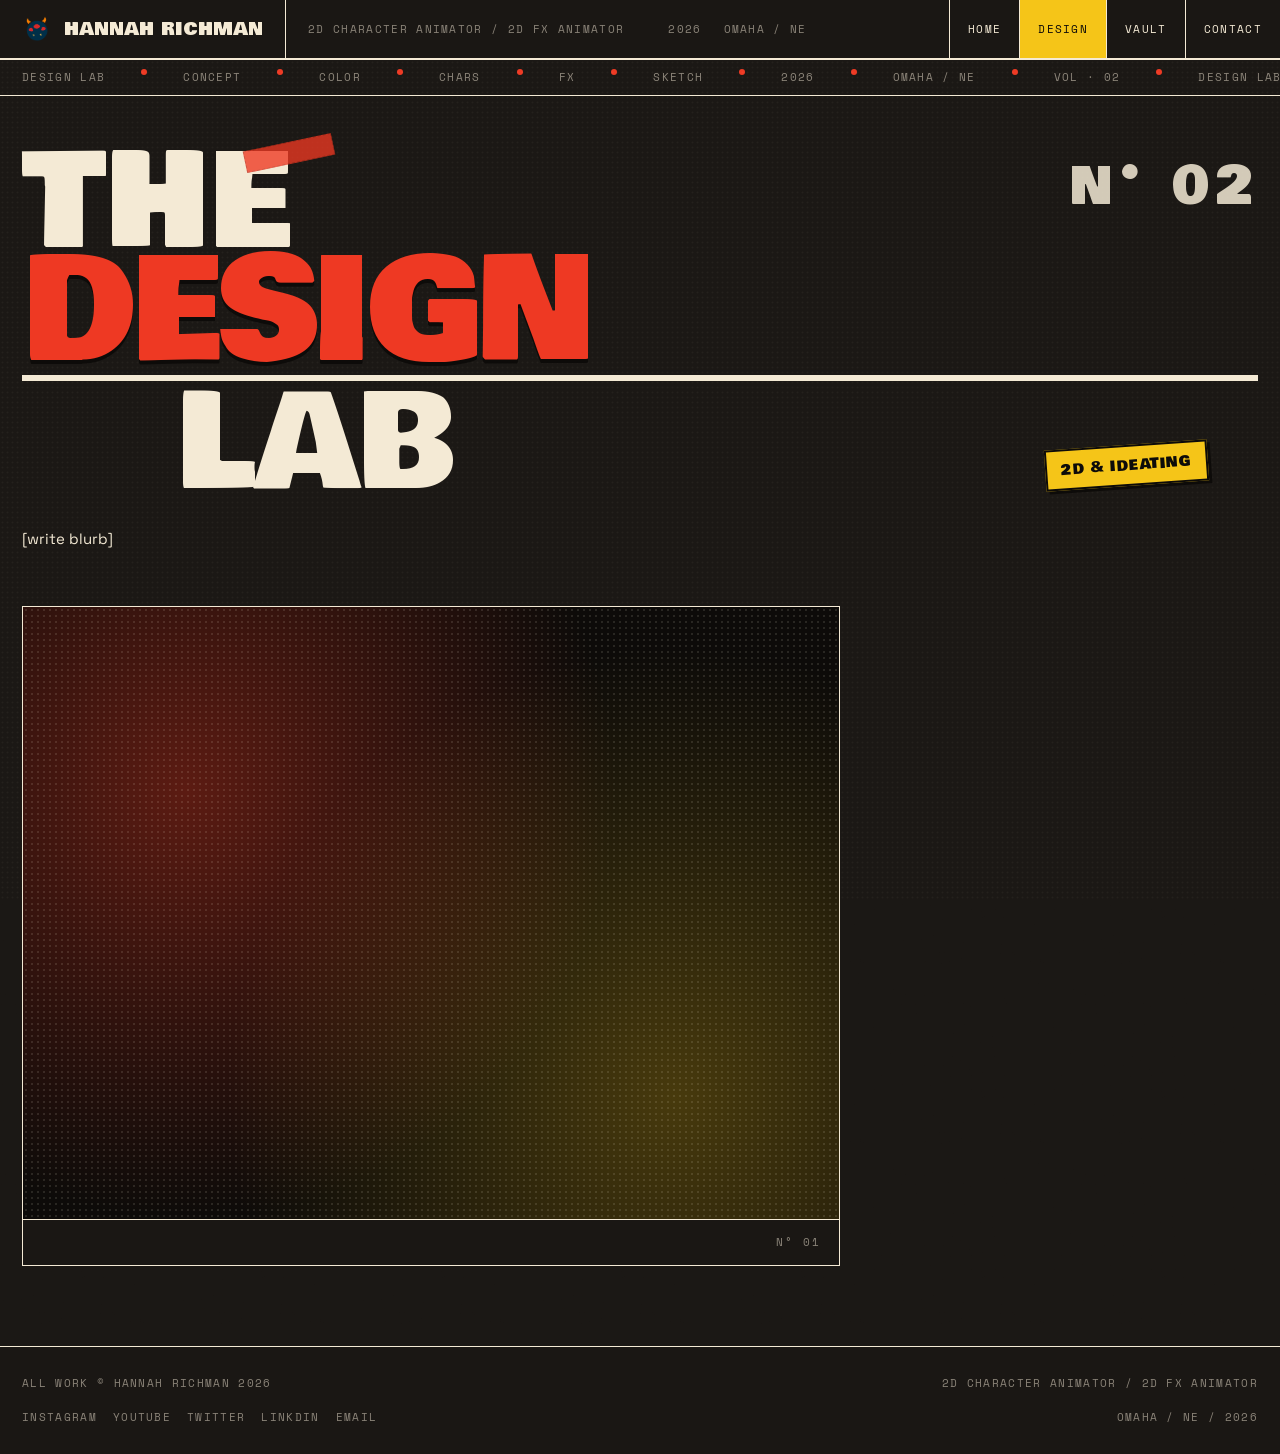
==== design.html @ 4aaee317 "init" ====
<!DOCTYPE html>
<html lang="en">
<head>
  <meta charset="UTF-8">
  <meta name="viewport" content="width=device-width, initial-scale=1.0">
  <title>Design Lab — Hannah Richman</title>

  <link rel="preconnect" href="https://fonts.googleapis.com">
  <link rel="preconnect" href="https://fonts.gstatic.com" crossorigin>
  <link href="https://fonts.googleapis.com/css2?family=Bowlby+One&family=Space+Grotesk:wght@400;500;600&family=Space+Mono:wght@400;700&display=swap" rel="stylesheet">

  <link rel="stylesheet" href="assets/css/style.css">
  <script src="assets/js/content.js"></script>
  <script src="assets/js/main.js" defer></script>
</head>
<body>

  <div data-mount="header"></div>
  <div data-mount="ticker"></div>

  <main class="page" id="design">

    <section class="headline">
      <span class="headline__issue mono" id="issue-label"></span>
      <span class="headline__top" id="hl-top"></span>
      <span class="headline__big" id="hl-big"></span>
      <span class="rule-thick" aria-hidden="true"></span>
      <span class="headline__sub" id="hl-sub"></span>

      <span class="sticker" style="right: 4%; top: 70%;">2D &amp; IDEATING</span>
      <span class="tape tape--accent" style="left: 18%; top: 4%;"></span>

      <p class="headline__blurb" id="hl-blurb"></p>
    </section>

    <section class="project-grid" id="project-grid" aria-label="Projects"></section>

  </main>

  <div data-mount="footer"></div>

  <script>
    document.addEventListener("DOMContentLoaded", function () {
      const C = window.HR.content;
      const D = C.design || {};
      document.getElementById("issue-label").textContent = D.issueLabel || "";
      document.getElementById("hl-top").textContent = D.headlineTop || "";
      document.getElementById("hl-big").textContent = D.headlineBig || "";
      document.getElementById("hl-sub").textContent = D.headlineSub || "";
      document.getElementById("hl-blurb").textContent = D.blurb || "";

      window.HR.renderTicker(["DESIGN LAB","CONCEPT","COLOR","CHARS","FX","SKETCH"], ["VOL · 02"]);

      const grid = document.getElementById("project-grid");
      const projects = C.projects || [];
      const esc = window.HR.escape;
      grid.innerHTML = projects.map((p, i) => {
        const num = String(i + 1).padStart(2, "0");
        const isFallback = !p.cover;
        const cover = isFallback
          ? `<span>${esc(p.title)}</span>`
          : `<img src="${esc(p.cover)}" alt="${esc(p.title)}" data-fallback-title="${esc(p.title)}">`;
        return `
          <a class="project-card" href="project.html?id=${encodeURIComponent(p.id)}" aria-label="${esc(p.title)}">
            <div class="project-card__cover ${isFallback ? "is-fallback" : ""}">${cover}</div>
            <div class="project-card__meta">
              <div>
                <h3>${esc(p.title)}</h3>
                <span class="sub">${esc(p.subtitle || "")}</span>
              </div>
              <span class="num">N° ${num}</span>
            </div>
          </a>
        `;
      }).join("");

      window.HR.bindFallbacks(grid);
    });
  </script>

</body>
</html>
---- assets/css/style.css ----
/* ============================================================
   HANNAH RICHMAN — STYLES
   You don't need to edit this file to change colors or text.
   Use assets/js/content.js instead.
   ============================================================ */

/* The colors below are placeholders. content.js overrides them
   at load time via inline custom properties on <html>. */
:root {
  --bg:     #1a1714;
  --cream:  #f4ead5;
  --accent: #ee3923;
  --yellow: #f5c518;
  --muted:  #8a8378;
  --ink:    #0d0b09;

  --grain-size: 3px;
  --halftone-size: 5px;
  --max: 1480px;
  --rule: 1px solid var(--cream);
}

* { box-sizing: border-box; margin: 0; padding: 0; }

html, body {
  background: var(--bg);
  color: var(--cream);
  font-family: "Space Grotesk", -apple-system, BlinkMacSystemFont, "Segoe UI", sans-serif;
  font-size: 16px;
  line-height: 1.5;
  -webkit-font-smoothing: antialiased;
  text-rendering: optimizeLegibility;
  overflow-x: hidden;
}

body {
  min-height: 100vh;
  position: relative;
}

/* ----- The risograph halftone, applied as a faint global texture ----- */
body::before {
  content: "";
  position: fixed;
  inset: 0;
  pointer-events: none;
  z-index: 1;
  background-image:
    radial-gradient(circle at center, rgba(244,234,213,0.045) 0.6px, transparent 1.2px);
  background-size: var(--halftone-size) var(--halftone-size);
  mix-blend-mode: screen;
}

/* ----- Film-grain noise on top ----- */
body::after {
  content: "";
  position: fixed;
  inset: -50%;
  pointer-events: none;
  z-index: 2;
  background-image: url("data:image/svg+xml;utf8,<svg xmlns='http://www.w3.org/2000/svg' width='180' height='180'><filter id='n'><feTurbulence type='fractalNoise' baseFrequency='0.9' numOctaves='2' stitchTiles='stitch'/><feColorMatrix values='0 0 0 0 0.96  0 0 0 0 0.92  0 0 0 0 0.84  0 0 0 0.06 0'/></filter><rect width='100%' height='100%' filter='url(%23n)'/></svg>");
  opacity: 0.55;
  mix-blend-mode: overlay;
  animation: grain 4s steps(6) infinite;
}
@keyframes grain {
  0%   { transform: translate(0, 0); }
  20%  { transform: translate(-3%, 2%); }
  40%  { transform: translate(2%, -1%); }
  60%  { transform: translate(-1%, 3%); }
  80%  { transform: translate(3%, -2%); }
  100% { transform: translate(0, 0); }
}

main, header, footer { position: relative; z-index: 3; }

/* ============================================================
   TYPOGRAPHY
   ============================================================ */

.display, h1, h2 {
  font-family: "Bowlby One", "Archivo Black", Impact, sans-serif;
  font-weight: 400;
  letter-spacing: -0.01em;
  line-height: 0.86;
  text-transform: uppercase;
}

.mono, .meta, .ticker, .nav__link {
  font-family: "Space Mono", "JetBrains Mono", ui-monospace, monospace;
  font-size: 11px;
  letter-spacing: 0.12em;
  text-transform: uppercase;
}

a { color: inherit; text-decoration: none; }
a:hover { color: var(--accent); }

::selection { background: var(--accent); color: var(--cream); }

/* ============================================================
   HEADER
   ============================================================ */

.header {
  border-bottom: var(--rule);
  background: var(--bg);
  position: sticky;
  top: 0;
  z-index: 100;
}

.header__bar {
  display: grid;
  grid-template-columns: auto 1fr auto;
  align-items: stretch;
  max-width: var(--max);
  margin: 0 auto;
}

.header__brand {
  display: flex;
  align-items: center;
  gap: 12px;
  padding: 14px 22px;
  border-right: var(--rule);
  font-family: "Bowlby One", sans-serif;
  font-size: 18px;
  letter-spacing: 0.02em;
  text-transform: uppercase;
}

.header__brand .mark {
  width: 22px; height: 22px;
  background: var(--accent);
  border-radius: 3px;
  position: relative;
  display: inline-block;
  transform: rotate(-6deg);
  box-shadow: 2px 2px 0 var(--cream);
}
.header__brand .mark::after {
  content: "";
  position: absolute;
  inset: 4px;
  border: 1.5px solid var(--cream);
  border-radius: 1px;
}
.header__brand .mark--img {
  width: 30px;
  height: 30px;
  background: transparent;
  border-radius: 0;
  box-shadow: none;
  transform: rotate(-4deg);
  object-fit: contain;
  transition: transform 200ms ease;
}
.header__brand .mark--img::after { content: none; }
.header__brand:hover .mark--img { transform: rotate(4deg) scale(1.06); }

.header__nav {
  display: flex;
  justify-content: flex-end;
  align-items: stretch;
}

.nav__link {
  display: flex;
  align-items: center;
  padding: 0 18px;
  border-left: var(--rule);
  color: var(--cream);
  transition: background 120ms ease, color 120ms ease;
}
.nav__link:hover { background: var(--cream); color: var(--bg); }
.nav__link[data-active="true"] {
  background: var(--yellow);
  color: var(--ink);
}

.header__meta {
  display: flex;
  gap: 22px;
  align-items: center;
  padding: 0 22px;
  color: var(--muted);
}
.header__meta span { white-space: nowrap; }

@media (max-width: 880px) {
  .header__bar { grid-template-columns: 1fr auto; }
  .header__meta { display: none; }
  .nav__link { padding: 14px 12px; font-size: 10px; }
}

/* ============================================================
   FOOTER
   ============================================================ */

.footer {
  border-top: var(--rule);
  margin-top: 80px;
  padding: 28px 22px;
  display: grid;
  gap: 18px;
  max-width: var(--max);
  margin-left: auto;
  margin-right: auto;
  font-family: "Space Mono", monospace;
  font-size: 11px;
  letter-spacing: 0.12em;
  text-transform: uppercase;
  color: var(--muted);
}
.footer__row { display: flex; flex-wrap: wrap; gap: 18px; justify-content: space-between; align-items: center; }
.footer__socials { display: flex; gap: 16px; flex-wrap: wrap; }
.footer__socials a:hover { color: var(--accent); }

/* ============================================================
   TICKER  (the meta-info bar with scrolling text)
   ============================================================ */

.ticker {
  display: flex;
  border-top: var(--rule);
  border-bottom: var(--rule);
  background: var(--bg);
  color: var(--muted);
  overflow: hidden;
  white-space: nowrap;
}

.ticker__track {
  display: flex;
  gap: 36px;
  padding: 9px 22px;
  animation: tick 38s linear infinite;
}
.ticker__track > * { display: inline-flex; align-items: center; gap: 36px; }
.ticker__track .dot {
  width: 6px; height: 6px;
  background: var(--accent);
  border-radius: 50%;
  display: inline-block;
}
@keyframes tick {
  from { transform: translateX(0); }
  to   { transform: translateX(-50%); }
}

/* ============================================================
   PAGE HEADLINE BLOCK
   The big "DESIGN LAB" / "ANIMATION & FIRE" treatment.
   ============================================================ */

.page {
  max-width: var(--max);
  margin: 0 auto;
  padding: 28px 22px 0;
}

.headline {
  position: relative;
  padding: 24px 0 32px;
}

.headline__issue {
  position: absolute;
  top: 24px;
  right: 0;
  font-family: "Bowlby One", sans-serif;
  font-size: clamp(28px, 4vw, 56px);
  color: var(--cream);
  opacity: 0.85;
}

.headline__top, .headline__big, .headline__sub {
  display: block;
  font-family: "Bowlby One", sans-serif;
  text-transform: uppercase;
  line-height: 0.86;
}

.headline__top {
  font-size: clamp(54px, 10vw, 132px);
  color: var(--cream);
}
.headline__big {
  font-size: clamp(86px, 18vw, 140px);
  color: var(--accent);
  margin: -0.04em 0;
  letter-spacing: -0.03em;
  /* slight torn-edge mask via clip-path */
  filter: drop-shadow(0 4px 0 var(--ink));
}
.headline__sub {
  font-size: clamp(54px, 10vw, 132px);
  color: var(--cream);
  margin-left: clamp(40px, 12vw, 220px);
}

.headline__blurb {
  margin-top: 28px;
  max-width: 540px;
  font-size: 15px;
  line-height: 1.55;
  color: var(--cream);
}

/* the underline bars used as accent below big headlines */
.rule-thick {
  display: block;
  height: 6px;
  background: var(--cream);
  margin: 8px 0;
}

/* ============================================================
   STICKERS / TAPE
   Small decorative elements scattered around the page.
   ============================================================ */

.sticker {
  position: absolute;
  display: inline-flex;
  align-items: center;
  justify-content: center;
  padding: 8px 14px;
  font-family: "Bowlby One", sans-serif;
  font-size: 14px;
  letter-spacing: 0.04em;
  text-transform: uppercase;
  color: var(--ink);
  background: var(--yellow);
  border: 2px solid var(--ink);
  box-shadow: 3px 3px 0 var(--ink);
  transform: rotate(-4deg);
  white-space: nowrap;
  z-index: 5;
}
.sticker--accent { background: var(--accent); color: var(--cream); border-color: var(--ink); }
.sticker--cream  { background: var(--cream); color: var(--ink); }

.tape {
  position: absolute;
  width: 90px;
  height: 22px;
  background: var(--yellow);
  opacity: 0.78;
  transform: rotate(-12deg);
  border: 1px dashed rgba(0,0,0,0.18);
  z-index: 5;
  pointer-events: none;
}
.tape--accent { background: var(--accent); }
.tape--cream  { background: var(--cream); }

/* ============================================================
   REEL  (the YouTube/Vimeo embed frame)
   ============================================================ */

.reel {
  position: relative;
  margin-top: 28px;
  border: var(--rule);
  background: var(--ink);
  padding: 14px;
}
.reel__frame {
  position: relative;
  width: 100%;
  aspect-ratio: 16 / 9;
  overflow: hidden;
  background: #000;
  border: 2px solid var(--cream);
}
.reel__frame iframe,
.reel__frame video {
  position: absolute;
  inset: 0;
  width: 100%;
  height: 100%;
  border: 0;
  background: #000;
  object-fit: contain;
}

/* Click-to-play poster facade for YouTube / Vimeo reels */
.reel__poster {
  position: absolute;
  inset: 0;
  width: 100%;
  height: 100%;
  border: 0;
  padding: 0;
  background: #000;
  cursor: pointer;
  overflow: hidden;
  display: block;
}
.reel__poster img {
  position: absolute;
  inset: 0;
  width: 100%;
  height: 100%;
  object-fit: cover;
  transition: transform 320ms ease, filter 320ms ease;
  filter: brightness(0.85) saturate(1.05);
}
.reel__poster:hover img,
.reel__poster:focus-visible img {
  transform: scale(1.03);
  filter: brightness(0.7) saturate(1.1);
}
.reel__play {
  position: absolute;
  top: 50%;
  left: 50%;
  width: 86px;
  height: 86px;
  margin: -43px 0 0 -43px;
  border-radius: 50%;
  background: var(--accent);
  border: 3px solid var(--cream);
  box-shadow: 4px 4px 0 var(--ink);
  transition: transform 200ms ease, background 200ms ease;
  display: grid;
  place-items: center;
}
.reel__play::after {
  content: "";
  display: block;
  width: 0;
  height: 0;
  border-style: solid;
  border-width: 18px 0 18px 28px;
  border-color: transparent transparent transparent var(--cream);
  margin-left: 6px;
}
.reel__poster:hover .reel__play,
.reel__poster:focus-visible .reel__play {
  transform: scale(1.08) rotate(-4deg);
  background: var(--yellow);
}
.reel__poster:hover .reel__play::after,
.reel__poster:focus-visible .reel__play::after {
  border-left-color: var(--ink);
}
.reel__caption {
  display: flex;
  justify-content: space-between;
  align-items: center;
  margin-top: 10px;
  font-family: "Space Mono", monospace;
  font-size: 11px;
  letter-spacing: 0.14em;
  text-transform: uppercase;
  color: var(--muted);
}
.reel__caption .dot {
  width: 8px; height: 8px;
  background: var(--accent);
  display: inline-block;
  border-radius: 50%;
  margin-right: 8px;
  animation: blink 1.6s ease-in-out infinite;
}
@keyframes blink {
  0%, 100% { opacity: 1; }
  50%      { opacity: 0.25; }
}

/* ============================================================
   PROJECT GRID  (design.html)
   ============================================================ */

.project-grid {
  display: grid;
  grid-template-columns: repeat(12, 1fr);
  gap: 18px;
  margin-top: 24px;
  margin-bottom: 60px;
}

.project-card {
  position: relative;
  grid-column: span 6;
  display: block;
  background: var(--ink);
  border: var(--rule);
  overflow: hidden;
  transition: transform 200ms ease, box-shadow 200ms ease;
}
.project-card:nth-child(3n)   { grid-column: span 4; }
.project-card:nth-child(3n+1) { grid-column: span 8; }
.project-card:nth-child(5n)   { grid-column: span 5; }
.project-card:nth-child(7n)   { grid-column: span 7; }

@media (max-width: 880px) {
  .project-card,
  .project-card:nth-child(3n),
  .project-card:nth-child(3n+1),
  .project-card:nth-child(5n),
  .project-card:nth-child(7n) { grid-column: span 12; }
}

.project-card__cover {
  position: relative;
  aspect-ratio: 4 / 3;
  width: 100%;
  background: linear-gradient(135deg, var(--bg), var(--ink));
  overflow: hidden;
}
.project-card__cover img {
  width: 100%; height: 100%;
  object-fit: cover;
  display: block;
  transition: transform 600ms ease, filter 400ms ease;
  filter: contrast(1.05) saturate(1.05);
}
.project-card:hover .project-card__cover img {
  transform: scale(1.04) rotate(-0.4deg);
}
.project-card__cover.is-fallback {
  display: flex;
  align-items: flex-end;
  padding: 22px;
  background:
    radial-gradient(circle at 20% 30%, rgba(238,57,35,0.35), transparent 55%),
    radial-gradient(circle at 80% 80%, rgba(245,197,24,0.25), transparent 55%),
    var(--ink);
}
.project-card__cover.is-fallback::before {
  content: "";
  position: absolute;
  inset: 0;
  background-image: radial-gradient(circle, rgba(244,234,213,0.12) 0.8px, transparent 1.4px);
  background-size: 6px 6px;
}
.project-card__cover.is-fallback span {
  font-family: "Bowlby One", sans-serif;
  font-size: clamp(28px, 4.5vw, 64px);
  line-height: 0.86;
  color: var(--cream);
  text-transform: uppercase;
  position: relative;
  letter-spacing: -0.02em;
}

.project-card__meta {
  display: flex;
  justify-content: space-between;
  align-items: baseline;
  padding: 14px 18px;
  background: var(--bg);
  border-top: var(--rule);
}
.project-card__meta h3 {
  font-family: "Bowlby One", sans-serif;
  font-size: clamp(22px, 2.4vw, 30px);
  text-transform: uppercase;
  color: var(--cream);
}
.project-card__meta .num {
  font-family: "Space Mono", monospace;
  font-size: 11px;
  color: var(--muted);
  letter-spacing: 0.18em;
}
.project-card .project-card__meta span.sub {
  font-family: "Space Mono", monospace;
  font-size: 11px;
  color: var(--muted);
  display: block;
  margin-top: 2px;
  letter-spacing: 0.14em;
}

.project-card:hover {
  transform: translate(-2px, -2px);
  box-shadow: 6px 6px 0 var(--accent);
}

/* ============================================================
   PROJECT DETAIL  (project.html)
   ============================================================ */

.project-back {
  display: inline-flex;
  align-items: center;
  gap: 8px;
  padding: 8px 12px;
  border: var(--rule);
  font-family: "Space Mono", monospace;
  font-size: 11px;
  letter-spacing: 0.12em;
  text-transform: uppercase;
  margin-bottom: 16px;
  background: var(--bg);
}
.project-back:hover { background: var(--cream); color: var(--ink); }

.blocks { display: flex; flex-direction: column; gap: 36px; margin-top: 24px; padding-bottom: 60px; }

.block-heading {
  font-family: "Bowlby One", sans-serif;
  font-size: clamp(48px, 9vw, 120px);
  text-transform: uppercase;
  line-height: 0.88;
  color: var(--accent);
  letter-spacing: -0.02em;
}

.block-text {
  max-width: 720px;
  font-size: 16px;
  line-height: 1.65;
  color: var(--cream);
}
.block-text p,
.block-split p,
.block-split > div p,
.about__text p {
  font-size: 16px;
  line-height: 1.65;
  color: var(--cream);
  margin: 0 0 1em;
}
.block-text p:last-child,
.block-split p:last-child,
.block-split > div p:last-child,
.about__text p:last-child { margin-bottom: 0; }
.block-text strong,
.block-split strong,
.about__text strong { color: var(--cream); font-weight: 700; }
.block-text em,
.block-split em,
.about__text em { font-style: italic; color: var(--cream); }
.block-text a,
.block-split a,
.about__text a {
  color: var(--accent);
  text-decoration: underline;
  text-underline-offset: 3px;
  text-decoration-thickness: 2px;
}
.block-text a:hover,
.block-split a:hover,
.about__text a:hover { color: var(--yellow); }

.block-image, .block-image-full {
  border: var(--rule);
  background: var(--ink);
  padding: 10px;
}
.block-image-full img,
.block-image img {
  display: block;
  width: 100%;
  height: auto;
  border: 1px solid rgba(244,234,213,0.2);
}
.block-image figcaption,
.block-image-full figcaption {
  margin-top: 8px;
  font-family: "Space Mono", monospace;
  font-size: 11px;
  letter-spacing: 0.12em;
  text-transform: uppercase;
  color: var(--muted);
}

.block-two {
  display: grid;
  grid-template-columns: 1fr 1fr;
  gap: 18px;
}
@media (max-width: 720px) { .block-two { grid-template-columns: 1fr; } }

.block-split {
  display: grid;
  grid-template-columns: 1fr 1fr;
  gap: 32px;
  align-items: center;
}
.block-split--reverse { direction: rtl; }
.block-split--reverse > * { direction: ltr; }
@media (max-width: 720px) {
  .block-split, .block-split--reverse { grid-template-columns: 1fr; direction: ltr; }
}

.block-heading-image figure {
  display: grid;
  gap: 16px;
}
.block-heading-image .h {
  font-family: "Bowlby One", sans-serif;
  font-size: clamp(40px, 6vw, 80px);
  line-height: 0.88;
  text-transform: uppercase;
  color: var(--cream);
}

.block-spacer { height: 24px; }

/* fallback for missing images */
.img-fallback {
  display: flex;
  align-items: center;
  justify-content: center;
  width: 100%;
  aspect-ratio: 4 / 3;
  background:
    radial-gradient(circle at 30% 30%, rgba(238,57,35,0.3), transparent 60%),
    radial-gradient(circle at 70% 80%, rgba(245,197,24,0.22), transparent 60%),
    var(--ink);
  position: relative;
  overflow: hidden;
}
.img-fallback::before {
  content: "";
  position: absolute;
  inset: 0;
  background-image: radial-gradient(circle, rgba(244,234,213,0.14) 0.8px, transparent 1.4px);
  background-size: 5px 5px;
}
.img-fallback span {
  position: relative;
  font-family: "Bowlby One", sans-serif;
  text-transform: uppercase;
  font-size: clamp(20px, 2.5vw, 36px);
  color: var(--cream);
  padding: 0 24px;
  text-align: center;
  letter-spacing: 0.02em;
}

/* ============================================================
   VAULT GATE  (vault.html)
   ============================================================ */

.vault {
  max-width: 720px;
  margin: 60px auto;
  padding: 0 22px;
  text-align: center;
}
.vault__icon {
  width: 78px;
  height: 78px;
  margin: 0 auto 18px;
  background: var(--accent);
  position: relative;
  border: 3px solid var(--cream);
  box-shadow: 4px 4px 0 var(--cream);
  transform: rotate(-3deg);
}
.vault__icon::after {
  content: "🔥";
  position: absolute;
  inset: 0;
  display: grid;
  place-items: center;
  font-size: 38px;
}

.vault__form {
  display: flex;
  gap: 0;
  margin: 24px auto 0;
  max-width: 460px;
  border: var(--rule);
  background: var(--ink);
}
.vault__input {
  flex: 1;
  padding: 14px 18px;
  background: transparent;
  color: var(--cream);
  border: 0;
  font-family: "Space Mono", monospace;
  font-size: 14px;
  letter-spacing: 0.12em;
  outline: none;
}
.vault__input::placeholder { color: var(--muted); }
.vault__btn {
  padding: 14px 22px;
  background: var(--accent);
  color: var(--cream);
  border: 0;
  border-left: var(--rule);
  font-family: "Bowlby One", sans-serif;
  font-size: 14px;
  letter-spacing: 0.04em;
  text-transform: uppercase;
  cursor: pointer;
  transition: background 120ms ease, color 120ms ease;
}
.vault__btn:hover { background: var(--yellow); color: var(--ink); }

.vault__error {
  margin-top: 16px;
  display: none;
  font-family: "Space Mono", monospace;
  font-size: 11px;
  letter-spacing: 0.16em;
  text-transform: uppercase;
  color: var(--accent);
}
.vault.is-wrong .vault__error { display: block; }
.vault.is-wrong .vault__form { animation: shake 0.4s ease; }
@keyframes shake {
  0%, 100% { transform: translateX(0); }
  25%      { transform: translateX(-8px); }
  75%      { transform: translateX(8px); }
}

#vault-locked, #vault-unlocked { transition: opacity 200ms ease; }

/* ============================================================
   CONTACT  (contact.html)
   ============================================================ */

.contact-grid {
  display: grid;
  grid-template-columns: 1fr 1fr;
  gap: 32px;
  align-items: start;
  margin-top: 24px;
  padding-bottom: 60px;
}
@media (max-width: 880px) { .contact-grid { grid-template-columns: 1fr; } }

.contact-illu {
  position: relative;
  border: var(--rule);
  background: var(--ink);
  padding: 14px;
  aspect-ratio: 4 / 5;
  overflow: hidden;
}
.contact-illu img {
  width: 100%; height: 100%;
  object-fit: cover;
  display: block;
}
.contact-illu .img-fallback { aspect-ratio: 4 / 5; }

.contact-card {
  display: flex;
  flex-direction: column;
  gap: 16px;
}

.contact-row {
  display: flex;
  justify-content: space-between;
  align-items: center;
  padding: 18px 22px;
  border: var(--rule);
  background: var(--ink);
  font-family: "Space Mono", monospace;
  font-size: 13px;
  letter-spacing: 0.1em;
  text-transform: uppercase;
  transition: background 120ms ease, color 120ms ease;
}
.contact-row:hover { background: var(--accent); color: var(--cream); border-color: var(--accent); }
.contact-row .arrow { font-family: "Bowlby One", sans-serif; font-size: 16px; }

.about {
  margin-top: 12px;
  border-top: var(--rule);
  padding-top: 24px;
}
.about h2 {
  font-family: "Bowlby One", sans-serif;
  font-size: clamp(36px, 5vw, 56px);
  color: var(--accent);
  text-transform: uppercase;
  margin-bottom: 12px;
}
.about__text { max-width: 560px; }
.about__text p {
  font-size: 16px;
  line-height: 1.65;
  color: var(--cream);
}

/* ============================================================
   HASH TOOL PAGE  (hash-tool.html)
   ============================================================ */

.hash-tool {
  max-width: 640px;
  margin: 60px auto;
  padding: 0 22px;
}
.hash-tool h1 {
  font-family: "Bowlby One", sans-serif;
  font-size: clamp(40px, 7vw, 80px);
  color: var(--accent);
  text-transform: uppercase;
  line-height: 0.88;
  margin-bottom: 16px;
}
.hash-tool p { color: var(--cream); margin-bottom: 22px; line-height: 1.6; }
.hash-tool input {
  width: 100%;
  padding: 14px 18px;
  background: var(--ink);
  color: var(--cream);
  border: var(--rule);
  font-family: "Space Mono", monospace;
  font-size: 14px;
  margin-bottom: 16px;
}
.hash-tool .out {
  padding: 18px;
  background: var(--ink);
  border: var(--rule);
  font-family: "Space Mono", monospace;
  font-size: 13px;
  word-break: break-all;
  color: var(--yellow);
  min-height: 60px;
}

/* ============================================================
   UTIL
   ============================================================ */
.no-scroll { overflow: hidden; }
.sr-only { position: absolute; width: 1px; height: 1px; padding: 0; margin: -1px; overflow: hidden; clip: rect(0,0,0,0); border: 0; }
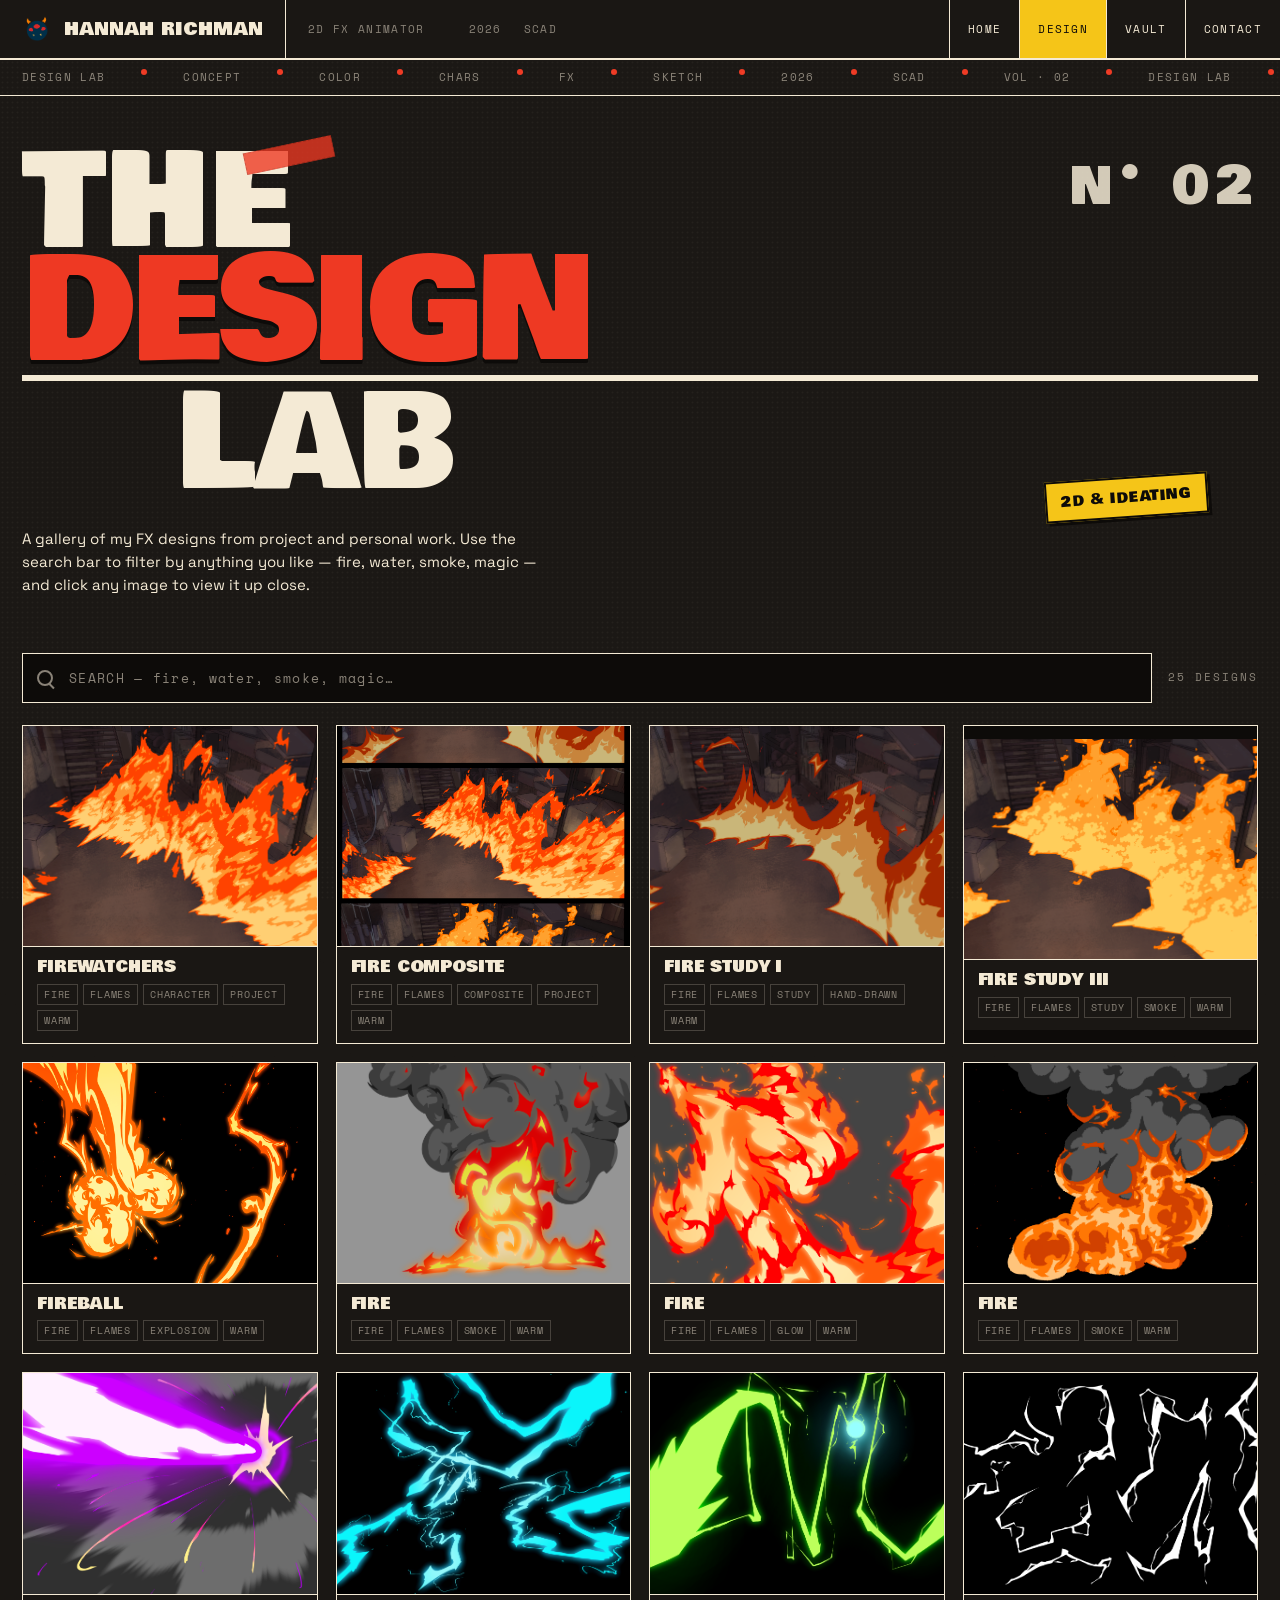
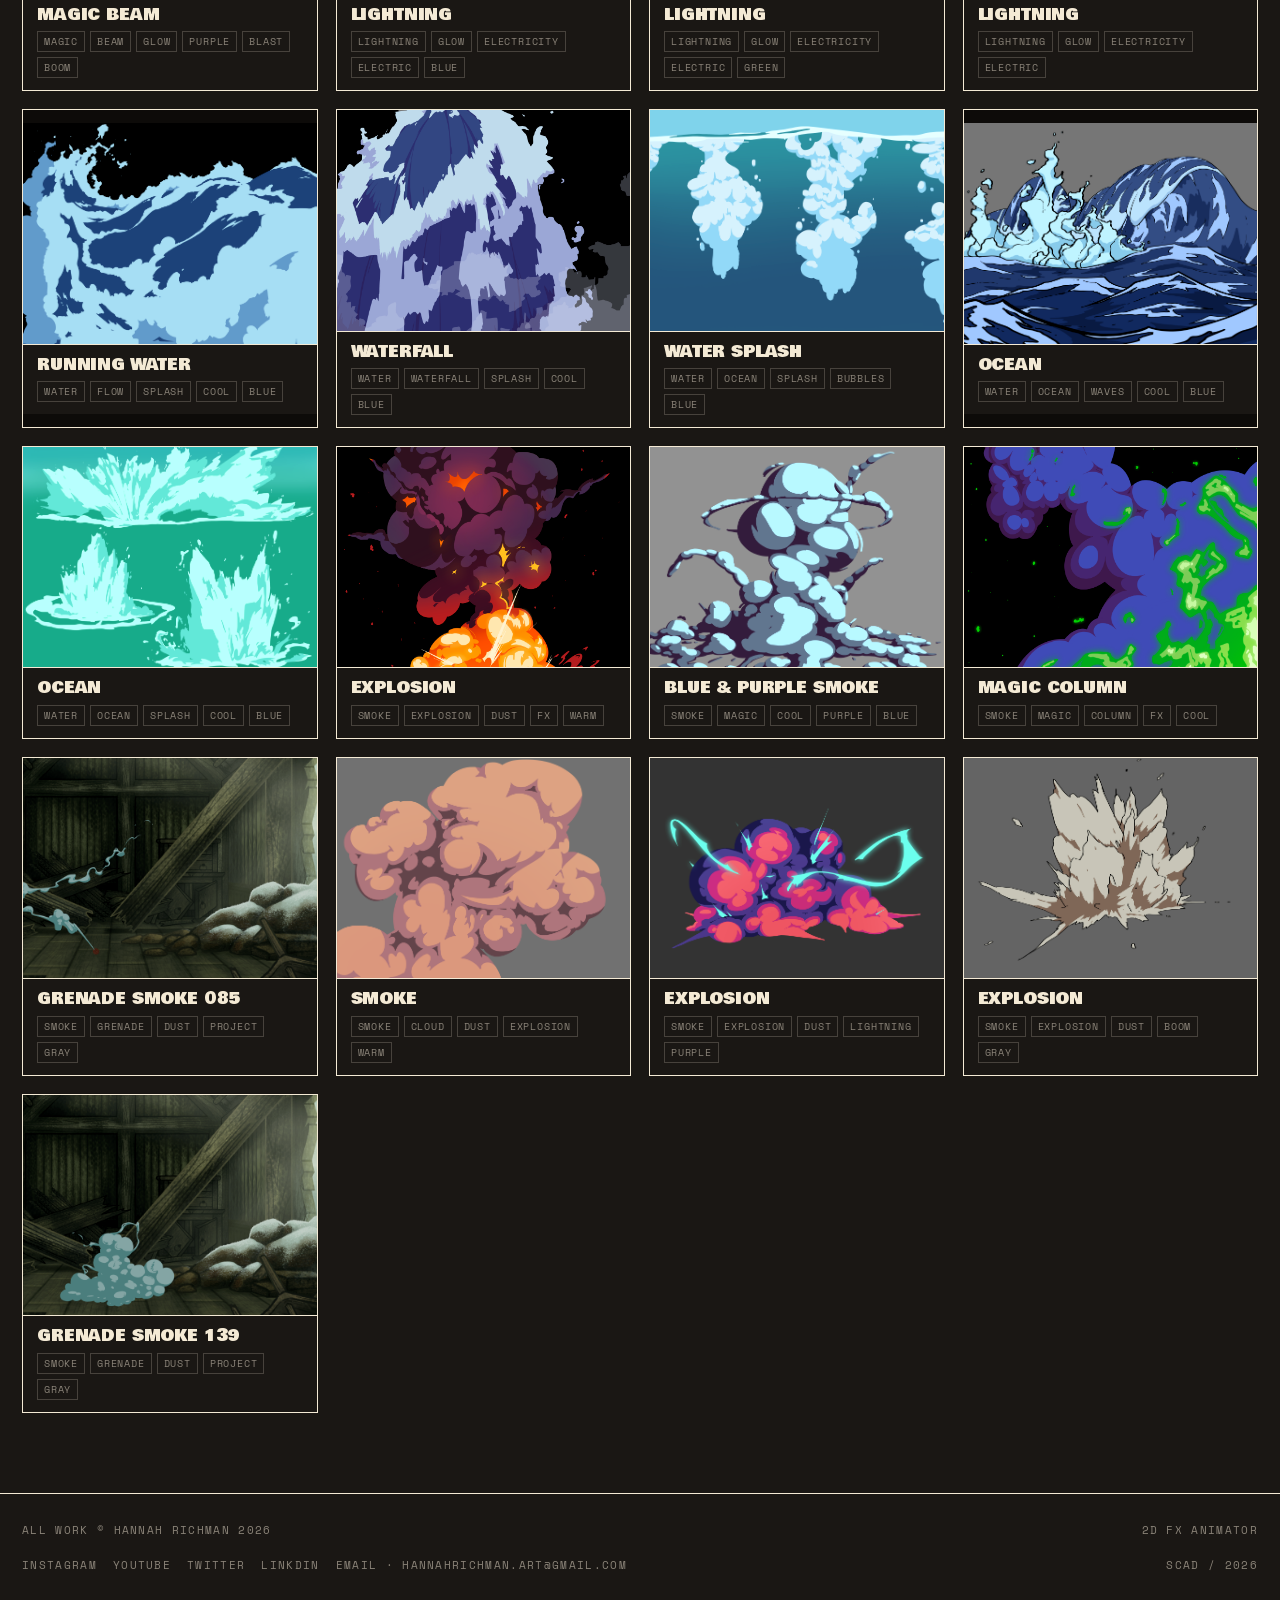
==== commit a7d5c24c: "More Content.png" ====
--- a/design.html
+++ b/design.html
@@ -33,7 +33,18 @@
       <p class="headline__blurb" id="hl-blurb"></p>
     </section>
 
-    <section class="project-grid" id="project-grid" aria-label="Projects"></section>
+    <section class="gallery" aria-label="Design gallery">
+      <div class="gallery__bar">
+        <div class="gallery__search">
+          <span class="gallery__search-icon" aria-hidden="true"></span>
+          <input id="gallery-search" type="search" class="gallery__search-input"
+                 placeholder="SEARCH — fire, water, smoke, magic…"
+                 autocomplete="off" spellcheck="false" aria-label="Search designs">
+        </div>
+        <span class="gallery__count mono" id="gallery-count" aria-live="polite"></span>
+      </div>
+      <div class="gallery__grid" id="gallery-grid"></div>
+    </section>
 
   </main>
 
@@ -51,30 +62,12 @@
 
       window.HR.renderTicker(["DESIGN LAB","CONCEPT","COLOR","CHARS","FX","SKETCH"], ["VOL · 02"]);
 
-      const grid = document.getElementById("project-grid");
-      const projects = C.projects || [];
-      const esc = window.HR.escape;
-      grid.innerHTML = projects.map((p, i) => {
-        const num = String(i + 1).padStart(2, "0");
-        const isFallback = !p.cover;
-        const cover = isFallback
-          ? `<span>${esc(p.title)}</span>`
-          : `<img src="${esc(p.cover)}" alt="${esc(p.title)}" data-fallback-title="${esc(p.title)}">`;
-        return `
-          <a class="project-card" href="project.html?id=${encodeURIComponent(p.id)}" aria-label="${esc(p.title)}">
-            <div class="project-card__cover ${isFallback ? "is-fallback" : ""}">${cover}</div>
-            <div class="project-card__meta">
-              <div>
-                <h3>${esc(p.title)}</h3>
-                <span class="sub">${esc(p.subtitle || "")}</span>
-              </div>
-              <span class="num">N° ${num}</span>
-            </div>
-          </a>
-        `;
-      }).join("");
-
-      window.HR.bindFallbacks(grid);
+      window.HR.initDesignGallery({
+        grid:   "#gallery-grid",
+        search: "#gallery-search",
+        count:  "#gallery-count",
+        items:  C.designGallery || []
+      });
     });
   </script>
 
--- a/assets/css/style.css
+++ b/assets/css/style.css
@@ -580,6 +580,275 @@
 .project-card:hover {
   transform: translate(-2px, -2px);
   box-shadow: 6px 6px 0 var(--accent);
+}
+
+/* ============================================================
+   DESIGN GALLERY  (design.html)
+   ============================================================ */
+
+.gallery {
+  margin-top: 24px;
+  margin-bottom: 60px;
+}
+
+.gallery__bar {
+  display: flex;
+  align-items: center;
+  gap: 16px;
+  margin-bottom: 22px;
+  flex-wrap: wrap;
+}
+
+.gallery__search {
+  position: relative;
+  flex: 1 1 320px;
+  display: flex;
+  align-items: center;
+  border: var(--rule);
+  background: var(--ink);
+}
+.gallery__search-icon {
+  width: 16px;
+  height: 16px;
+  margin-left: 14px;
+  flex: none;
+  border: 2px solid var(--muted);
+  border-radius: 50%;
+  position: relative;
+}
+.gallery__search-icon::after {
+  content: "";
+  position: absolute;
+  width: 7px;
+  height: 2px;
+  background: var(--muted);
+  bottom: -3px;
+  right: -4px;
+  transform: rotate(45deg);
+}
+.gallery__search-input {
+  flex: 1;
+  width: 100%;
+  background: transparent;
+  border: none;
+  color: var(--cream);
+  font-family: "Space Mono", monospace;
+  font-size: 13px;
+  letter-spacing: 0.1em;
+  padding: 14px 16px;
+}
+.gallery__search-input::placeholder { color: var(--muted); }
+.gallery__search-input:focus { outline: none; }
+.gallery__search:focus-within { box-shadow: 4px 4px 0 var(--accent); }
+.gallery__search-input::-webkit-search-cancel-button { filter: invert(0.6); }
+
+.gallery__count {
+  font-size: 11px;
+  color: var(--muted);
+  letter-spacing: 0.18em;
+  white-space: nowrap;
+}
+
+.gallery__grid {
+  display: grid;
+  grid-template-columns: repeat(auto-fill, minmax(240px, 1fr));
+  gap: 18px;
+}
+
+.gallery__item {
+  position: relative;
+  display: block;
+  text-align: left;
+  background: var(--ink);
+  border: var(--rule);
+  overflow: hidden;
+  cursor: pointer;
+  padding: 0;
+  color: inherit;
+  font: inherit;
+  transition: transform 200ms ease, box-shadow 200ms ease, opacity 200ms ease;
+}
+.gallery__item:hover,
+.gallery__item:focus-visible {
+  transform: translate(-2px, -2px);
+  box-shadow: 6px 6px 0 var(--accent);
+  outline: none;
+}
+.gallery__item.is-dimmed { opacity: 0.4; }
+.gallery__item.is-dimmed:hover,
+.gallery__item.is-dimmed:focus-visible { opacity: 1; }
+
+.gallery__frame {
+  display: block;
+  position: relative;
+  aspect-ratio: 4 / 3;
+  width: 100%;
+  background: linear-gradient(135deg, var(--bg), var(--ink));
+  overflow: hidden;
+}
+.gallery__frame img {
+  width: 100%; height: 100%;
+  object-fit: cover;
+  display: block;
+  transition: transform 600ms ease;
+  filter: contrast(1.05) saturate(1.05);
+}
+.gallery__item:hover .gallery__frame img { transform: scale(1.05); }
+
+.gallery__caption {
+  display: block;
+  padding: 12px 14px;
+  background: var(--bg);
+  border-top: var(--rule);
+}
+.gallery__title {
+  display: block;
+  font-family: "Bowlby One", sans-serif;
+  font-size: 16px;
+  text-transform: uppercase;
+  color: var(--cream);
+  letter-spacing: -0.01em;
+  line-height: 1.05;
+}
+.gallery__tags {
+  display: flex;
+  flex-wrap: wrap;
+  gap: 5px;
+  margin-top: 8px;
+}
+.gallery__tag {
+  font-family: "Space Mono", monospace;
+  font-size: 10px;
+  letter-spacing: 0.08em;
+  color: var(--muted);
+  border: 1px solid rgba(138,131,120,0.4);
+  padding: 2px 6px;
+  text-transform: uppercase;
+}
+
+.gallery__empty {
+  grid-column: 1 / -1;
+  font-family: "Space Mono", monospace;
+  color: var(--muted);
+  padding: 30px 0;
+}
+
+/* ============================================================
+   LIGHTBOX  (full-screen image viewer)
+   ============================================================ */
+
+body.lightbox-open { overflow: hidden; }
+
+.lightbox {
+  position: fixed;
+  inset: 0;
+  z-index: 200;
+  display: none;
+}
+.lightbox.is-open { display: block; }
+
+.lightbox__backdrop {
+  position: absolute;
+  inset: 0;
+  background: rgba(13,11,9,0.94);
+  backdrop-filter: blur(2px);
+}
+
+.lightbox__dialog {
+  position: absolute;
+  inset: 0;
+  display: flex;
+  align-items: center;
+  justify-content: center;
+  gap: 12px;
+  padding: clamp(16px, 4vw, 56px);
+}
+
+.lightbox__figure {
+  position: relative;
+  display: flex;
+  flex-direction: column;
+  align-items: center;
+  max-width: min(1100px, 100%);
+  max-height: 100%;
+}
+.lightbox__img {
+  max-width: 100%;
+  max-height: 78vh;
+  object-fit: contain;
+  border: var(--rule);
+  background: var(--ink);
+}
+
+.lightbox__caption {
+  display: flex;
+  align-items: center;
+  flex-wrap: wrap;
+  gap: 10px;
+  margin-top: 14px;
+  width: 100%;
+}
+.lightbox__title {
+  font-family: "Bowlby One", sans-serif;
+  font-size: clamp(18px, 2.4vw, 26px);
+  text-transform: uppercase;
+  color: var(--cream);
+}
+.lightbox__tags {
+  display: flex;
+  flex-wrap: wrap;
+  gap: 5px;
+}
+.lightbox__counter {
+  margin-left: auto;
+  font-size: 12px;
+  color: var(--muted);
+  letter-spacing: 0.18em;
+}
+
+.lightbox__close,
+.lightbox__nav {
+  position: relative;
+  z-index: 1;
+  flex: none;
+  background: var(--ink);
+  color: var(--cream);
+  border: var(--rule);
+  cursor: pointer;
+  font-family: "Space Grotesk", sans-serif;
+  transition: transform 150ms ease, box-shadow 150ms ease, background 150ms ease;
+}
+.lightbox__nav {
+  width: 54px;
+  height: 54px;
+  font-size: 30px;
+  line-height: 1;
+}
+.lightbox__nav:hover,
+.lightbox__close:hover {
+  background: var(--accent);
+  transform: translate(-1px, -1px);
+  box-shadow: 3px 3px 0 var(--ink);
+}
+.lightbox__close {
+  position: absolute;
+  top: clamp(12px, 3vw, 28px);
+  right: clamp(12px, 3vw, 28px);
+  width: 44px;
+  height: 44px;
+  font-size: 18px;
+}
+
+@media (max-width: 640px) {
+  .lightbox__nav {
+    position: absolute;
+    bottom: 18px;
+    width: 48px;
+    height: 48px;
+  }
+  .lightbox__nav--prev { left: 18px; }
+  .lightbox__nav--next { right: 18px; }
+  .lightbox__img { max-height: 64vh; }
 }
 
 /* ============================================================
@@ -838,13 +1107,16 @@
   border: var(--rule);
   background: var(--ink);
   padding: 14px;
-  aspect-ratio: 4 / 5;
   overflow: hidden;
 }
 .contact-illu img {
-  width: 100%; height: 100%;
-  object-fit: cover;
+  width: 100%;
+  height: auto;
+  max-height: 80vh;
+  object-fit: contain;
+  object-position: center;
   display: block;
+  margin: 0 auto;
 }
 .contact-illu .img-fallback { aspect-ratio: 4 / 5; }
 
@@ -933,3 +1205,130 @@
    ============================================================ */
 .no-scroll { overflow: hidden; }
 .sr-only { position: absolute; width: 1px; height: 1px; padding: 0; margin: -1px; overflow: hidden; clip: rect(0,0,0,0); border: 0; }
+
+/* ============================================================
+   RESPONSIVE
+   Mobile-first refinements. Existing breakpoints (880px, 720px)
+   are kept; this block adds finer-grained tuning so headlines
+   wrap, scale, and don't blow out narrow viewports.
+   ============================================================ */
+
+.headline__top,
+.headline__big,
+.headline__sub,
+.block-heading,
+.block-heading-image .h,
+.about h2,
+.hash-tool h1,
+.project-card__meta h3,
+.project-card__cover.is-fallback span,
+.img-fallback span {
+  overflow-wrap: anywhere;
+  word-break: break-word;
+  hyphens: auto;
+}
+
+@media (max-width: 720px) {
+  .page { padding: 20px 16px 0; }
+  .footer { margin-top: 56px; padding: 24px 16px; }
+  .footer__row { gap: 12px; }
+
+  .headline { padding: 16px 0 24px; }
+  .headline__issue {
+    position: static;
+    display: block;
+    margin-bottom: 10px;
+    font-size: 12px;
+  }
+  .headline__top { font-size: clamp(40px, 12vw, 86px); }
+  .headline__big { font-size: clamp(56px, 16vw, 120px); }
+  .headline__sub {
+    font-size: clamp(40px, 12vw, 86px);
+    margin-left: clamp(16px, 6vw, 60px);
+  }
+  .headline__blurb { font-size: 14px; margin-top: 18px; }
+
+  .block-heading { font-size: clamp(36px, 11vw, 72px); }
+  .block-heading-image .h { font-size: clamp(30px, 8vw, 56px); }
+  .blocks { gap: 28px; padding-bottom: 48px; }
+  .block-text p,
+  .block-split p,
+  .about__text p { font-size: 15px; }
+
+  .reel { margin-top: 20px; padding: 8px; }
+  .reel__play {
+    width: 64px; height: 64px;
+    margin: -32px 0 0 -32px;
+  }
+  .reel__play::after { border-width: 12px 0 12px 20px; }
+  .reel__caption { font-size: 10px; }
+
+  .ticker__track { padding: 8px 16px; gap: 24px; }
+  .ticker__track > * { gap: 24px; }
+
+  .header__brand {
+    padding: 12px 14px;
+    font-size: 15px;
+    gap: 9px;
+  }
+  .header__brand .mark--img { width: 26px; height: 26px; }
+  .nav__link {
+    padding: 10px 10px;
+    font-size: 9px;
+    letter-spacing: 0.08em;
+  }
+
+  .vault, .hash-tool { margin: 36px auto; padding: 0 16px; }
+  .vault__form { max-width: 100%; }
+  .vault__input { padding: 12px 14px; font-size: 13px; }
+  .vault__btn { padding: 12px 16px; font-size: 13px; }
+
+  .about h2 { font-size: clamp(28px, 8vw, 44px); }
+  .contact-grid { gap: 22px; padding-bottom: 48px; }
+  .contact-illu { padding: 10px; }
+  .contact-illu img { max-height: 70vh; }
+  .contact-row {
+    padding: 14px 16px;
+    font-size: 12px;
+    letter-spacing: 0.08em;
+  }
+
+  .project-grid { gap: 14px; margin-bottom: 40px; }
+  .project-card__meta { padding: 12px 14px; }
+  .project-card__meta h3 { font-size: clamp(20px, 5.5vw, 26px); }
+
+  .sticker {
+    font-size: 11px;
+    padding: 6px 10px;
+    box-shadow: 2px 2px 0 var(--ink);
+  }
+  .tape { width: 70px; height: 18px; }
+}
+
+@media (max-width: 480px) {
+  .header__bar { grid-template-columns: 1fr auto; }
+  .header__brand { padding: 10px 12px; font-size: 14px; }
+  .header__brand span { white-space: nowrap; }
+  .nav__link { padding: 10px 8px; font-size: 9px; }
+
+  .headline__top { font-size: clamp(36px, 13vw, 64px); }
+  .headline__big { font-size: clamp(48px, 17vw, 96px); }
+  .headline__sub { font-size: clamp(36px, 13vw, 64px); margin-left: 12px; }
+
+  .headline .sticker { font-size: 10px; padding: 5px 8px; }
+  .headline .tape { display: none; }
+
+  .block-heading { font-size: clamp(32px, 12vw, 56px); }
+
+  .footer { font-size: 10px; }
+  .footer__socials { gap: 12px; }
+
+  .vault__form { flex-direction: column; }
+  .vault__btn { border-left: 0; border-top: var(--rule); }
+}
+
+@media (max-width: 360px) {
+  .header__brand span { font-size: 13px; }
+  .nav__link { padding: 9px 6px; }
+  .headline__sub { margin-left: 0; }
+}
